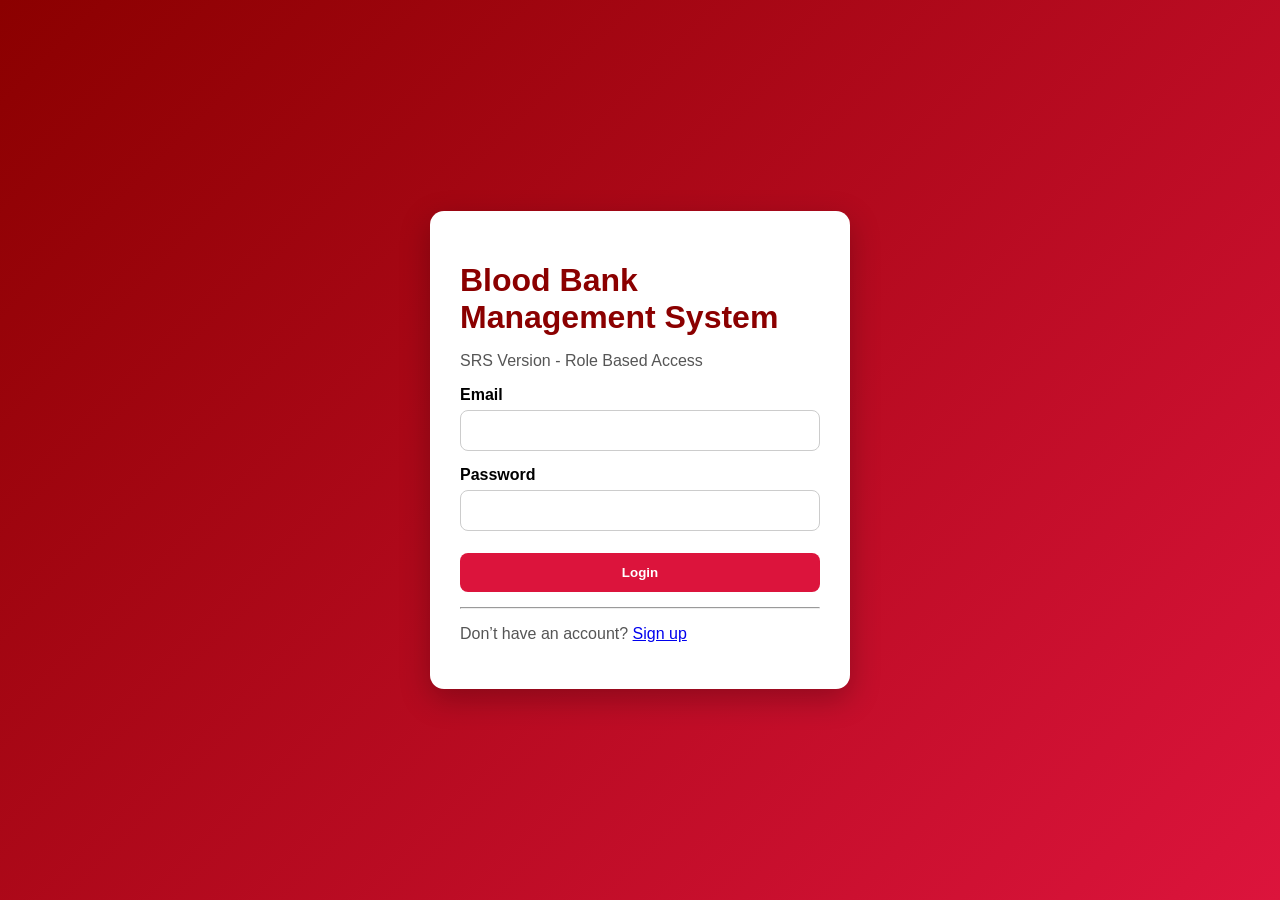
==== frontend/index.html @ 948c458d "BBMS complete system (Admin, Staff, Donor, Recipient + Signup)" ====
<!DOCTYPE html>
<html lang="en">
<head>
    <meta charset="UTF-8">
    <title>BBMS Login</title>
    <link rel="stylesheet" href="styles.css">
</head>
<body>

<div class="login-container">
    <div class="login-card">
        <h1>Blood Bank Management System</h1>
        <p>SRS Version - Role Based Access</p>

        <form id="loginForm">
            <label>Email</label>
            <input type="email" id="email" required>

            <label>Password</label>
            <input type="password" id="password" required>

            <button type="submit">Login</button>

        </form>

        <div id="message"></div>
        <hr>

<p>
    Don’t have an account?
    <a href="signup.html">Sign up</a>
</p>


    </div>
</div>

<script src="app.js"></script>
</body>
</html>
---- frontend/styles.css ----
* {
    box-sizing: border-box;
    font-family: Arial, sans-serif;
}

body {
    margin: 0;
    background: linear-gradient(135deg, #8b0000, #dc143c);
    min-height: 100vh;
}

.login-container {
    min-height: 100vh;
    display: flex;
    justify-content: center;
    align-items: center;
}

.login-card {
    width: 420px;
    background: white;
    padding: 30px;
    border-radius: 14px;
    box-shadow: 0 10px 30px rgba(0,0,0,0.25);
}

h1 {
    color: #8b0000;
    margin-bottom: 8px;
}

p {
    color: #555;
}

label {
    display: block;
    margin-top: 15px;
    font-weight: bold;
}

input {
    width: 100%;
    padding: 12px;
    margin-top: 6px;
    border: 1px solid #ccc;
    border-radius: 8px;
}

button {
    width: 100%;
    margin-top: 22px;
    padding: 12px;
    background: #dc143c;
    color: white;
    border: none;
    border-radius: 8px;
    cursor: pointer;
    font-weight: bold;
}

button:hover {
    background: #8b0000;
}

#message {
    margin-top: 15px;
    font-weight: bold;
}

.success {
    color: green;
}

.error {
    color: red;
}

.test-users {
    margin-top: 25px;
    padding: 15px;
    background: #fff5f5;
    border-radius: 8px;
    font-size: 14px;
}
.topbar {
    background: white;
    padding: 18px 30px;
    display: flex;
    justify-content: space-between;
    align-items: center;
}

.topbar h1 {
    margin: 0;
    color: #8b0000;
}

.topbar button {
    width: auto;
    padding: 10px 20px;
}

.dashboard {
    padding: 30px;
}

.card {
    background: white;
    padding: 22px;
    border-radius: 12px;
    margin-bottom: 25px;
    box-shadow: 0 5px 16px rgba(0,0,0,0.15);
}

.card h2 {
    color: #8b0000;
}

table {
    width: 100%;
    border-collapse: collapse;
    margin-top: 15px;
}

th {
    background: #8b0000;
    color: white;
}

th, td {
    padding: 10px;
    border-bottom: 1px solid #ddd;
    text-align: left;
}

.form-row {
    display: grid;
    grid-template-columns: 1fr 1fr 1fr auto;
    gap: 10px;
    margin-bottom: 20px;
}

.form-row button {
    margin-top: 6px;
}
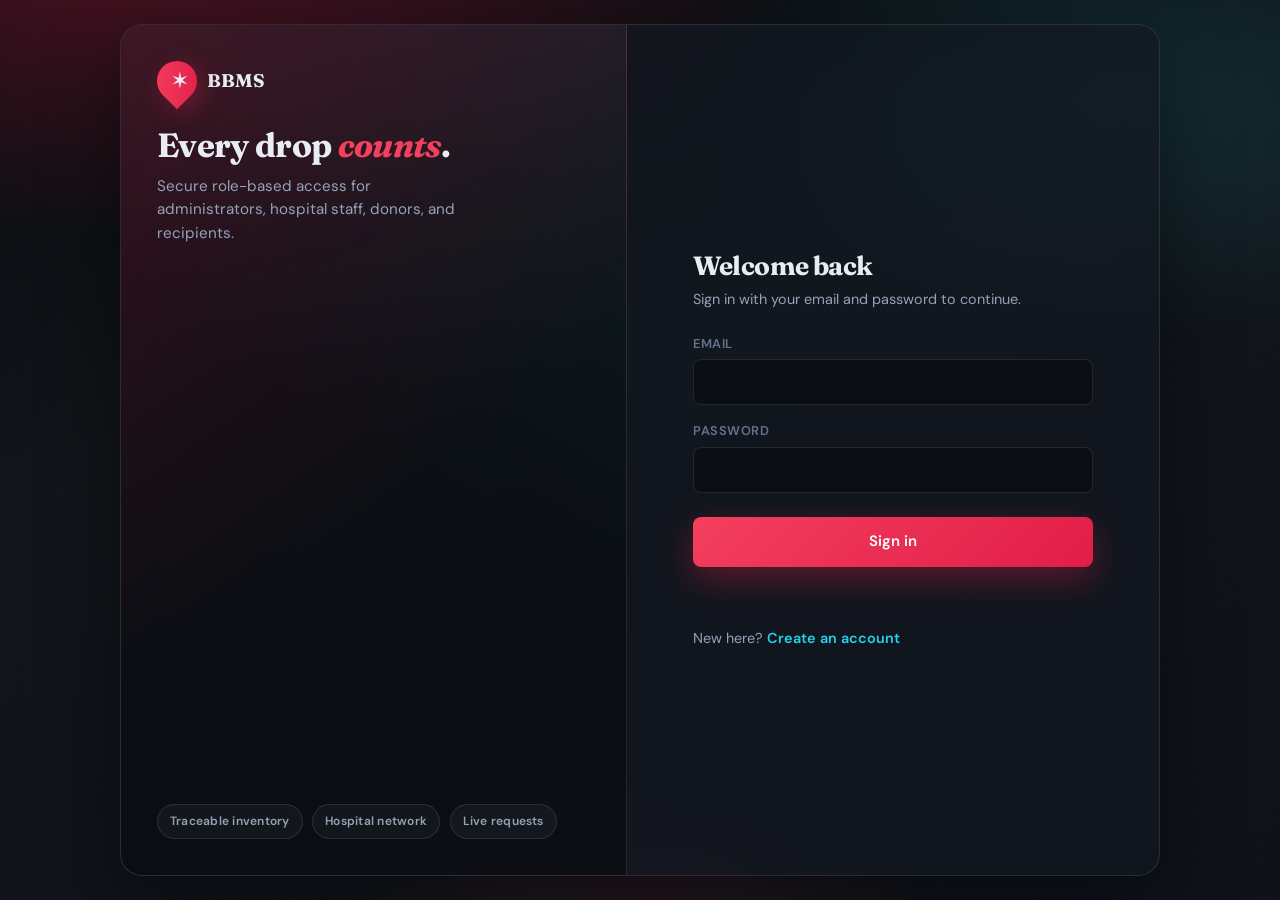
==== commit 94b960b4: "frontend" ====
--- a/frontend/index.html
+++ b/frontend/index.html
@@ -2,39 +2,54 @@
 <html lang="en">
 <head>
     <meta charset="UTF-8">
-    <title>BBMS Login</title>
+    <meta name="viewport" content="width=device-width, initial-scale=1">
+    <meta name="theme-color" content="#0a0e12">
+    <title>Sign in — BBMS</title>
     <link rel="stylesheet" href="styles.css">
 </head>
-<body>
+<body class="page-auth">
 
-<div class="login-container">
-    <div class="login-card">
-        <h1>Blood Bank Management System</h1>
-        <p>SRS Version - Role Based Access</p>
+<div class="auth-shell">
+    <aside class="auth-brand">
+        <div>
+            <div class="brand-mark">
+                <span class="drop" aria-hidden="true"><span>✶</span></span>
+                <span>BBMS</span>
+            </div>
+            <h2 class="brand-tagline">Every drop <em>counts</em>.</h2>
+            <p class="brand-desc">Secure role-based access for administrators, hospital staff, donors, and recipients.</p>
+        </div>
+        <div class="auth-stats">
+            <span class="stat-pill">Traceable inventory</span>
+            <span class="stat-pill">Hospital network</span>
+            <span class="stat-pill">Live requests</span>
+        </div>
+    </aside>
 
-        <form id="loginForm">
-            <label>Email</label>
-            <input type="email" id="email" required>
+    <div class="auth-panel">
+        <div class="auth-card-inner">
+            <h1>Welcome back</h1>
+            <p class="auth-sub">Sign in with your email and password to continue.</p>
 
-            <label>Password</label>
-            <input type="password" id="password" required>
+            <form id="loginForm">
+                <label for="email">Email</label>
+                <input type="email" id="email" name="email" autocomplete="username" required>
 
-            <button type="submit">Login</button>
+                <label for="password">Password</label>
+                <input type="password" id="password" name="password" autocomplete="current-password" required>
 
-        </form>
+                <button type="submit" class="btn btn-primary">Sign in</button>
+            </form>
 
-        <div id="message"></div>
-        <hr>
+            <div id="message" role="status" aria-live="polite"></div>
 
-<p>
-    Don’t have an account?
-    <a href="signup.html">Sign up</a>
-</p>
-
-
+            <p class="auth-footer">
+                New here? <a href="signup.html">Create an account</a>
+            </p>
+        </div>
     </div>
 </div>
 
 <script src="app.js"></script>
 </body>
-</html>+</html>
--- a/frontend/styles.css
+++ b/frontend/styles.css
@@ -1,146 +1,777 @@
-* {
+/* BBMS — unified design system */
+
+@import url("https://fonts.googleapis.com/css2?family=DM+Sans:ital,opsz,wght@0,9..40,400;0,9..40,500;0,9..40,600;0,9..40,700;1,9..40,400&family=Fraunces:ital,opsz,wght@0,9..144,600;0,9..144,700;1,9..144,500&display=swap");
+
+:root {
+    --font-sans: "DM Sans", system-ui, sans-serif;
+    --font-display: "Fraunces", Georgia, serif;
+
+    --bg-deep: #0a0e12;
+    --bg-elevated: rgba(18, 24, 32, 0.72);
+    --surface: rgba(255, 255, 255, 0.04);
+    --surface-hover: rgba(255, 255, 255, 0.07);
+    --border: rgba(255, 255, 255, 0.1);
+    --border-strong: rgba(255, 255, 255, 0.16);
+
+    --text: #e8edf4;
+    --text-muted: #94a3b8;
+    --text-faint: #64748b;
+
+    --accent: #e11d48;
+    --accent-soft: rgba(225, 29, 72, 0.18);
+    --accent-glow: rgba(225, 29, 72, 0.35);
+    --accent-2: #f43f5e;
+    --trust: #22d3ee;
+    --success: #34d399;
+    --warning: #fbbf24;
+    --danger: #fb7185;
+
+    --radius-sm: 8px;
+    --radius-md: 14px;
+    --radius-lg: 22px;
+    --shadow-lg: 0 24px 80px rgba(0, 0, 0, 0.45);
+    --shadow-card: 0 8px 32px rgba(0, 0, 0, 0.28);
+
+    --header-h: 72px;
+    --max-content: 1280px;
+    --space-xs: 0.35rem;
+    --space-sm: 0.6rem;
+    --space-md: 1rem;
+    --space-lg: 1.5rem;
+    --space-xl: 2.25rem;
+
+    --role-tint: var(--accent);
+}
+
+*,
+*::before,
+*::after {
     box-sizing: border-box;
-    font-family: Arial, sans-serif;
+}
+
+html {
+    scroll-behavior: smooth;
 }
 
 body {
     margin: 0;
-    background: linear-gradient(135deg, #8b0000, #dc143c);
     min-height: 100vh;
-}
-
-.login-container {
-    min-height: 100vh;
-    display: flex;
-    justify-content: center;
-    align-items: center;
-}
-
-.login-card {
-    width: 420px;
-    background: white;
-    padding: 30px;
-    border-radius: 14px;
-    box-shadow: 0 10px 30px rgba(0,0,0,0.25);
-}
-
-h1 {
-    color: #8b0000;
-    margin-bottom: 8px;
+    font-family: var(--font-sans);
+    font-size: 15px;
+    line-height: 1.55;
+    color: var(--text);
+    background: var(--bg-deep);
+    -webkit-font-smoothing: antialiased;
+}
+
+/* Atmospheric background */
+body::before {
+    content: "";
+    position: fixed;
+    inset: 0;
+    z-index: -2;
+    background:
+        radial-gradient(1200px 600px at 12% -10%, rgba(225, 29, 72, 0.35), transparent 55%),
+        radial-gradient(900px 500px at 88% 10%, rgba(34, 211, 238, 0.12), transparent 50%),
+        radial-gradient(700px 480px at 50% 110%, rgba(244, 63, 94, 0.15), transparent 45%),
+        linear-gradient(165deg, #06080c 0%, #0f1419 40%, #0c1018 100%);
+}
+
+body::after {
+    content: "";
+    position: fixed;
+    inset: 0;
+    z-index: -1;
+    opacity: 0.4;
+    background-image: url("data:image/svg+xml,%3Csvg xmlns='http://www.w3.org/2000/svg' width='160' height='160' viewBox='0 0 160 160'%3E%3Cfilter id='n'%3E%3CfeTurbulence type='fractalNoise' baseFrequency='0.9' numOctaves='3' stitchTiles='stitch'/%3E%3C/filter%3E%3Crect width='100%25' height='100%25' filter='url(%23n)' opacity='0.06'/%3E%3C/svg%3E");
+    pointer-events: none;
+}
+
+a {
+    color: var(--trust);
+    text-decoration: none;
+    font-weight: 600;
+    transition: color 0.15s ease, opacity 0.15s ease;
+}
+
+a:hover {
+    color: #67e8f9;
+    text-decoration: underline;
+    text-underline-offset: 3px;
+}
+
+h1,
+h2,
+h3 {
+    font-family: var(--font-display);
+    font-weight: 700;
+    letter-spacing: -0.02em;
+    line-height: 1.2;
 }
 
 p {
-    color: #555;
+    color: var(--text-muted);
+    margin: 0 0 var(--space-md);
+}
+
+p:last-child {
+    margin-bottom: 0;
 }
 
 label {
     display: block;
-    margin-top: 15px;
-    font-weight: bold;
-}
-
-input {
+    margin-top: var(--space-md);
+    margin-bottom: var(--space-xs);
+    font-size: 0.8rem;
+    font-weight: 600;
+    letter-spacing: 0.04em;
+    text-transform: uppercase;
+    color: var(--text-faint);
+}
+
+label:first-of-type {
+    margin-top: 0;
+}
+
+input,
+select,
+textarea {
     width: 100%;
-    padding: 12px;
-    margin-top: 6px;
-    border: 1px solid #ccc;
-    border-radius: 8px;
-}
-
-button {
+    padding: 0.65rem 0.85rem;
+    font: inherit;
+    color: var(--text);
+    background: rgba(0, 0, 0, 0.35);
+    border: 1px solid var(--border);
+    border-radius: var(--radius-sm);
+    outline: none;
+    transition: border-color 0.15s ease, box-shadow 0.15s ease, background 0.15s ease;
+}
+
+input::placeholder,
+textarea::placeholder {
+    color: var(--text-faint);
+}
+
+input:hover,
+select:hover,
+textarea:hover {
+    border-color: var(--border-strong);
+}
+
+input:focus,
+select:focus,
+textarea:focus {
+    border-color: var(--accent);
+    box-shadow: 0 0 0 3px var(--accent-soft);
+    background: rgba(0, 0, 0, 0.45);
+}
+
+select {
+    cursor: pointer;
+    appearance: none;
+    background-image: url("data:image/svg+xml,%3Csvg xmlns='http://www.w3.org/2000/svg' width='16' height='16' fill='%2394a3b8' viewBox='0 0 16 16'%3E%3Cpath d='M4 6l4 4 4-4' stroke='%2394a3b8' stroke-width='1.5' fill='none' stroke-linecap='round'/%3E%3C/svg%3E");
+    background-repeat: no-repeat;
+    background-position: right 0.65rem center;
+    padding-right: 2rem;
+}
+
+option {
+    background: #141a22;
+    color: var(--text);
+}
+
+hr {
+    border: none;
+    height: 1px;
+    margin: var(--space-lg) 0;
+    background: linear-gradient(90deg, transparent, var(--border), transparent);
+}
+
+/* ---------- Auth (login / signup) ---------- */
+
+.page-auth {
+    min-height: 100vh;
+    display: flex;
+    align-items: stretch;
+    justify-content: center;
+    padding: var(--space-lg);
+}
+
+.auth-shell {
+    width: min(1040px, 100%);
+    display: grid;
+    grid-template-columns: 1fr 1.05fr;
+    gap: 0;
+    border-radius: var(--radius-lg);
+    overflow: hidden;
+    box-shadow: var(--shadow-lg);
+    border: 1px solid var(--border);
+    background: var(--bg-elevated);
+    backdrop-filter: blur(20px);
+}
+
+.auth-brand {
+    position: relative;
+    padding: var(--space-xl);
+    display: flex;
+    flex-direction: column;
+    justify-content: space-between;
+    background:
+        linear-gradient(145deg, rgba(225, 29, 72, 0.22) 0%, transparent 55%),
+        linear-gradient(210deg, rgba(34, 211, 238, 0.08) 0%, transparent 50%),
+        rgba(0, 0, 0, 0.35);
+    border-right: 1px solid var(--border);
+}
+
+.auth-brand::before {
+    content: "";
+    position: absolute;
+    top: -40%;
+    right: -30%;
+    width: 280px;
+    height: 280px;
+    border-radius: 50%;
+    background: radial-gradient(circle, var(--accent-glow), transparent 70%);
+    pointer-events: none;
+}
+
+.brand-mark {
+    display: inline-flex;
+    align-items: center;
+    gap: var(--space-sm);
+    font-family: var(--font-display);
+    font-weight: 700;
+    font-size: 1.15rem;
+    color: var(--text);
+}
+
+.brand-mark .drop {
+    width: 40px;
+    height: 40px;
+    border-radius: 50% 50% 50% 0;
+    transform: rotate(-45deg);
+    background: linear-gradient(135deg, var(--accent-2), var(--accent));
+    box-shadow: 0 8px 24px var(--accent-glow);
+}
+
+.brand-mark .drop span {
+    display: block;
     width: 100%;
-    margin-top: 22px;
-    padding: 12px;
-    background: #dc143c;
-    color: white;
+    height: 100%;
+    transform: rotate(45deg) translate(2px, 2px);
+    font-size: 1.1rem;
+    line-height: 36px;
+    text-align: center;
+}
+
+.brand-tagline {
+    font-size: clamp(1.5rem, 3.5vw, 2.1rem);
+    margin: var(--space-lg) 0 var(--space-sm);
+    color: var(--text);
+}
+
+.brand-tagline em {
+    font-style: italic;
+    color: var(--accent-2);
+}
+
+.brand-desc {
+    font-size: 0.95rem;
+    max-width: 32ch;
+}
+
+.auth-stats {
+    display: flex;
+    flex-wrap: wrap;
+    gap: var(--space-sm);
+    margin-top: var(--space-xl);
+}
+
+.stat-pill {
+    padding: 0.45rem 0.75rem;
+    border-radius: 999px;
+    font-size: 0.75rem;
+    font-weight: 600;
+    letter-spacing: 0.02em;
+    background: var(--surface);
+    border: 1px solid var(--border);
+    color: var(--text-muted);
+}
+
+.auth-panel {
+    padding: var(--space-xl);
+    display: flex;
+    flex-direction: column;
+    justify-content: center;
+}
+
+.auth-card-inner {
+    max-width: 400px;
+    margin: 0 auto;
+    width: 100%;
+}
+
+.auth-card-inner h1 {
+    font-size: clamp(1.35rem, 2.5vw, 1.65rem);
+    margin: 0 0 var(--space-xs);
+    color: var(--text);
+}
+
+.auth-sub {
+    font-size: 0.9rem;
+    margin-bottom: var(--space-lg);
+    color: var(--text-muted);
+}
+
+.auth-footer {
+    margin-top: var(--space-lg);
+    font-size: 0.9rem;
+    color: var(--text-muted);
+}
+
+.btn {
+    display: inline-flex;
+    align-items: center;
+    justify-content: center;
+    gap: var(--space-xs);
+    padding: 0.7rem 1.15rem;
+    font: inherit;
+    font-weight: 600;
+    border-radius: var(--radius-sm);
+    border: 1px solid transparent;
+    cursor: pointer;
+    transition: transform 0.12s ease, box-shadow 0.15s ease, background 0.15s ease, border-color 0.15s ease;
+}
+
+.btn:focus-visible {
+    outline: 2px solid var(--trust);
+    outline-offset: 2px;
+}
+
+.btn-primary {
+    width: 100%;
+    margin-top: var(--space-lg);
+    padding: 0.85rem 1.25rem;
+    color: #fff;
+    background: linear-gradient(135deg, var(--accent-2), var(--accent));
     border: none;
-    border-radius: 8px;
-    cursor: pointer;
-    font-weight: bold;
-}
-
-button:hover {
-    background: #8b0000;
+    box-shadow: 0 12px 32px var(--accent-glow);
+}
+
+.btn-primary:hover {
+    filter: brightness(1.06);
+    box-shadow: 0 14px 40px var(--accent-glow);
+}
+
+.btn-ghost {
+    background: transparent;
+    color: var(--text-muted);
+    border-color: var(--border);
+}
+
+.btn-ghost:hover {
+    color: var(--text);
+    background: var(--surface);
+    border-color: var(--border-strong);
+}
+
+.btn-sm {
+    padding: 0.4rem 0.7rem;
+    font-size: 0.8rem;
+}
+
+.btn-secondary {
+    background: var(--surface);
+    color: var(--text);
+    border-color: var(--border);
+}
+
+.btn-secondary:hover {
+    background: var(--surface-hover);
+    border-color: var(--border-strong);
+}
+
+.btn-danger {
+    background: rgba(251, 113, 133, 0.12);
+    color: var(--danger);
+    border-color: rgba(251, 113, 133, 0.35);
+}
+
+.btn-danger:hover {
+    background: rgba(251, 113, 133, 0.2);
 }
 
 #message {
-    margin-top: 15px;
-    font-weight: bold;
+    margin-top: var(--space-md);
+    min-height: 1.25rem;
+    font-size: 0.9rem;
+    font-weight: 600;
+}
+
+#message:not(:empty) {
+    padding: var(--space-sm) var(--space-md);
+    border-radius: var(--radius-sm);
+    background: rgba(0, 0, 0, 0.35);
+    border: 1px solid var(--border);
 }
 
 .success {
-    color: green;
+    color: var(--success) !important;
+    border-color: rgba(52, 211, 153, 0.35) !important;
 }
 
 .error {
-    color: red;
-}
-
-.test-users {
-    margin-top: 25px;
-    padding: 15px;
-    background: #fff5f5;
-    border-radius: 8px;
-    font-size: 14px;
-}
+    color: var(--danger) !important;
+    border-color: rgba(251, 113, 133, 0.35) !important;
+}
+
+/* Signup: stack fields */
+.signup-stack input,
+.signup-stack select {
+    margin-top: var(--space-sm);
+}
+
+.signup-stack input:first-of-type,
+.signup-stack select:first-of-type {
+    margin-top: 0;
+}
+
+.signup-stack select {
+    margin-top: var(--space-sm);
+}
+
+.field-hint {
+    font-size: 0.75rem;
+    color: var(--text-faint);
+    margin-top: var(--space-xs);
+}
+
+/* ---------- App shell (dashboards) ---------- */
+
+body.page-app {
+    padding-top: var(--header-h);
+}
+
 .topbar {
-    background: white;
-    padding: 18px 30px;
-    display: flex;
+    position: fixed;
+    top: 0;
+    left: 0;
+    right: 0;
+    z-index: 100;
+    height: var(--header-h);
+    padding: 0 var(--space-lg);
+    background: rgba(10, 14, 18, 0.85);
+    backdrop-filter: blur(16px);
+    border-bottom: 1px solid var(--border);
+    box-sizing: border-box;
+}
+
+.app-header-inner {
+    height: 100%;
+    width: 100%;
+    max-width: var(--max-content);
+    margin: 0 auto;
+    display: flex;
+    align-items: center;
     justify-content: space-between;
+    gap: var(--space-md);
+}
+
+.header-logo {
+    flex-shrink: 0;
+    width: 36px;
+    height: 36px;
+    border-radius: 50% 50% 50% 0;
+    transform: rotate(-45deg);
+    background: linear-gradient(135deg, var(--accent-2), var(--accent));
+    box-shadow: 0 4px 18px var(--accent-glow);
+}
+
+.app-title-block {
+    display: flex;
     align-items: center;
-}
-
-.topbar h1 {
+    gap: var(--space-md);
+    min-width: 0;
+}
+
+.app-title-block h1 {
     margin: 0;
-    color: #8b0000;
-}
-
-.topbar button {
-    width: auto;
-    padding: 10px 20px;
-}
-
-.dashboard {
-    padding: 30px;
+    font-size: clamp(1rem, 2vw, 1.2rem);
+    white-space: nowrap;
+    overflow: hidden;
+    text-overflow: ellipsis;
+}
+
+.role-badge {
+    flex-shrink: 0;
+    font-size: 0.65rem;
+    font-weight: 700;
+    letter-spacing: 0.12em;
+    text-transform: uppercase;
+    padding: 0.35rem 0.55rem;
+    border-radius: 6px;
+    color: var(--role-tint);
+    background: color-mix(in srgb, var(--role-tint) 18%, transparent);
+    border: 1px solid color-mix(in srgb, var(--role-tint) 40%, transparent);
+}
+
+body.role-admin {
+    --role-tint: #a78bfa;
+}
+
+body.role-staff {
+    --role-tint: #22d3ee;
+}
+
+body.role-donor {
+    --role-tint: #fb7185;
+}
+
+body.role-recipient {
+    --role-tint: #38bdf8;
+}
+
+.app-header-actions {
+    display: flex;
+    align-items: center;
+    gap: var(--space-sm);
+}
+
+.app-main {
+    max-width: var(--max-content);
+    margin: 0 auto;
+    padding: var(--space-lg);
+    padding-bottom: var(--space-xl);
+}
+
+.layout-grid {
+    display: grid;
+    gap: var(--space-lg);
+}
+
+@media (min-width: 900px) {
+    .layout-grid.cols-2 {
+        grid-template-columns: repeat(2, 1fr);
+    }
+
+    .layout-grid .span-2 {
+        grid-column: span 2;
+    }
 }
 
 .card {
-    background: white;
-    padding: 22px;
-    border-radius: 12px;
-    margin-bottom: 25px;
-    box-shadow: 0 5px 16px rgba(0,0,0,0.15);
+    background: var(--bg-elevated);
+    backdrop-filter: blur(12px);
+    border: 1px solid var(--border);
+    border-radius: var(--radius-md);
+    padding: var(--space-lg);
+    box-shadow: var(--shadow-card);
+    transition: border-color 0.2s ease;
+}
+
+.card:hover {
+    border-color: var(--border-strong);
 }
 
 .card h2 {
-    color: #8b0000;
-}
-
-table {
+    margin: 0 0 var(--space-md);
+    font-size: 1.05rem;
+    color: var(--text);
+    display: flex;
+    align-items: center;
+    gap: var(--space-sm);
+}
+
+.card h2::before {
+    content: "";
+    width: 4px;
+    height: 1.1em;
+    border-radius: 2px;
+    background: linear-gradient(180deg, var(--role-tint), var(--accent));
+}
+
+.card > p {
+    margin-top: 0;
+}
+
+/* Tables */
+.table-scroll {
+    overflow-x: auto;
+    margin-top: var(--space-md);
+    border-radius: var(--radius-sm);
+    border: 1px solid var(--border);
+}
+
+table.data-table {
     width: 100%;
     border-collapse: collapse;
-    margin-top: 15px;
-}
-
-th {
-    background: #8b0000;
-    color: white;
-}
-
-th, td {
-    padding: 10px;
-    border-bottom: 1px solid #ddd;
+    font-size: 0.88rem;
+}
+
+table.data-table th,
+table.data-table td {
+    padding: 0.65rem 0.75rem;
     text-align: left;
-}
-
+    border-bottom: 1px solid var(--border);
+}
+
+table.data-table th {
+    background: rgba(0, 0, 0, 0.45);
+    color: var(--text-muted);
+    font-size: 0.72rem;
+    font-weight: 700;
+    letter-spacing: 0.06em;
+    text-transform: uppercase;
+    white-space: nowrap;
+}
+
+table.data-table tr:last-child td {
+    border-bottom: none;
+}
+
+table.data-table tbody tr {
+    transition: background 0.12s ease;
+}
+
+table.data-table tbody tr:hover {
+    background: var(--surface);
+}
+
+table.data-table td .btn + .btn {
+    margin-left: var(--space-xs);
+}
+
+/* Key-value profile tables inside JS */
+table.summary-table {
+    width: 100%;
+    border-collapse: collapse;
+    font-size: 0.9rem;
+}
+
+table.summary-table th {
+    width: 38%;
+    text-align: left;
+    padding: 0.55rem 0.75rem 0.55rem 0;
+    color: var(--text-faint);
+    font-weight: 600;
+    font-size: 0.75rem;
+    text-transform: uppercase;
+    letter-spacing: 0.05em;
+    border-bottom: 1px solid var(--border);
+    vertical-align: top;
+}
+
+table.summary-table td {
+    padding: 0.55rem 0;
+    border-bottom: 1px solid var(--border);
+    color: var(--text);
+}
+
+table.summary-table tr:last-child th,
+table.summary-table tr:last-child td {
+    border-bottom: none;
+}
+
+.status-pill {
+    display: inline-block;
+    padding: 0.2rem 0.5rem;
+    border-radius: 999px;
+    font-size: 0.72rem;
+    font-weight: 700;
+    text-transform: uppercase;
+    letter-spacing: 0.04em;
+    background: var(--surface);
+    border: 1px solid var(--border);
+}
+
+.toolbar {
+    display: flex;
+    flex-wrap: wrap;
+    gap: var(--space-sm);
+    align-items: flex-end;
+    margin-bottom: var(--space-md);
+}
+
+.toolbar input,
+.toolbar select {
+    flex: 1 1 160px;
+    max-width: 280px;
+}
+
+.toolbar .btn {
+    flex: 0 0 auto;
+}
+
+/* Form rows (dashboards) */
 .form-row {
-    display: grid;
-    grid-template-columns: 1fr 1fr 1fr auto;
-    gap: 10px;
-    margin-bottom: 20px;
-}
-
+    display: flex;
+    flex-wrap: wrap;
+    gap: var(--space-sm) var(--space-md);
+    align-items: flex-end;
+    margin-bottom: var(--space-md);
+}
+
+.form-row input,
+.form-row select,
 .form-row button {
-    margin-top: 6px;
-}+    flex: 1 1 160px;
+    min-width: 140px;
+    margin-top: 0;
+}
+
+.form-row button[type="submit"] {
+    flex: 0 1 auto;
+    min-width: 120px;
+}
+
+.form-row .btn-primary {
+    width: auto;
+    margin-top: 0;
+}
+
+.inline-note {
+    font-size: 0.8rem;
+    color: var(--text-faint);
+    margin-top: var(--space-sm);
+}
+
+.muted {
+    color: var(--text-faint);
+    font-style: italic;
+    font-size: 0.88rem;
+}
+
+/* Responsive auth */
+@media (max-width: 860px) {
+    .auth-shell {
+        grid-template-columns: 1fr;
+    }
+
+    .auth-brand {
+        border-right: none;
+        border-bottom: 1px solid var(--border);
+        padding: var(--space-lg);
+    }
+
+    .brand-tagline {
+        margin-top: var(--space-md);
+    }
+
+    .auth-stats {
+        margin-top: var(--space-md);
+    }
+
+    .auth-panel {
+        padding: var(--space-lg);
+    }
+}
+
+@media (max-width: 520px) {
+    .topbar {
+        padding: 0 var(--space-md);
+    }
+
+    .role-badge {
+        display: none;
+    }
+}
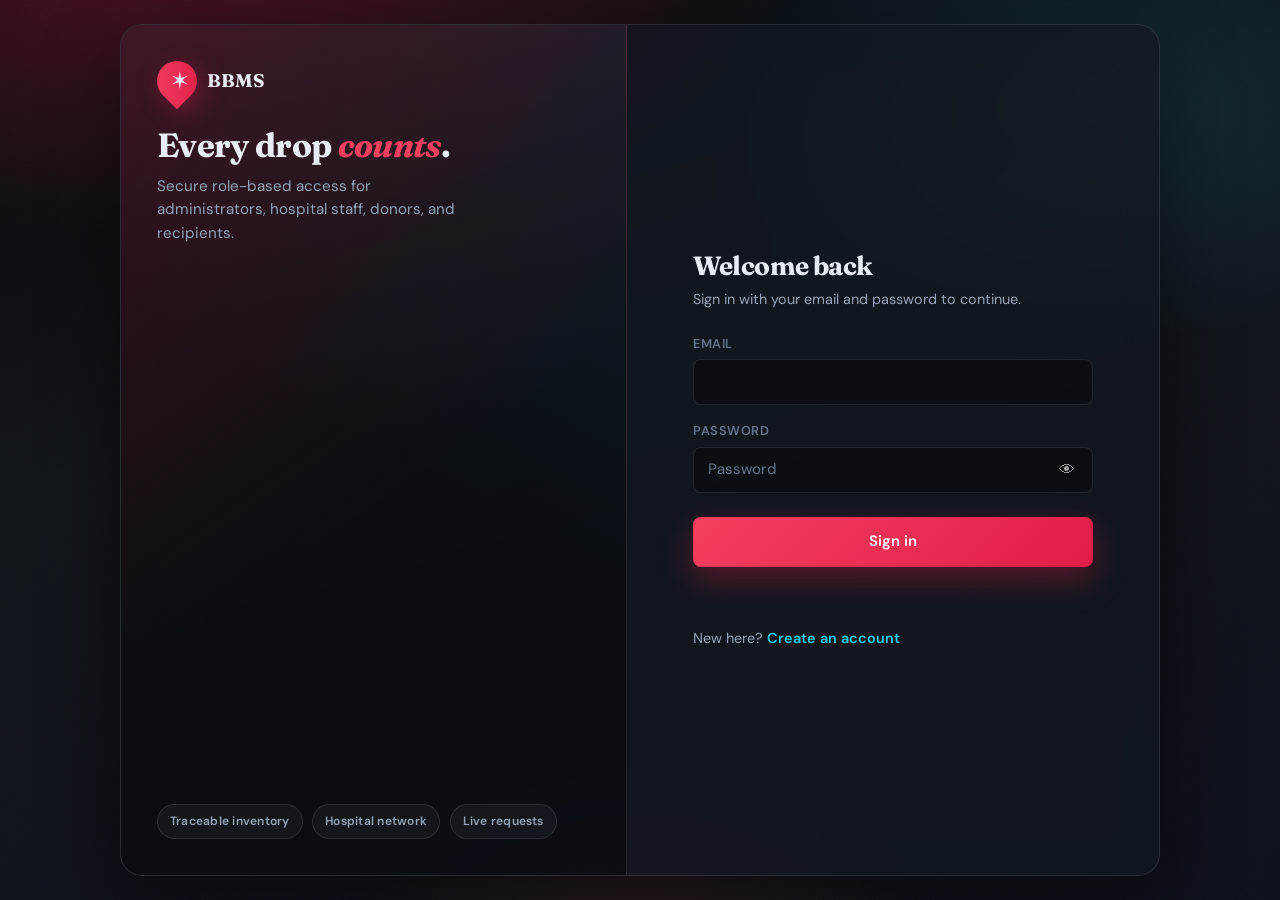
==== commit 7e2fe547: "Add password visibility and signup validation UI" ====
--- a/frontend/index.html
+++ b/frontend/index.html
@@ -36,7 +36,12 @@
                 <input type="email" id="email" name="email" autocomplete="username" required>
 
                 <label for="password">Password</label>
-                <input type="password" id="password" name="password" autocomplete="current-password" required>
+               <div class="password-wrapper">
+    <input type="password" id="password" placeholder="Password" required>
+    <button type="button" id="togglePassword" class="toggle-password">
+        👁
+    </button>
+</div>
 
                 <button type="submit" class="btn btn-primary">Sign in</button>
             </form>
--- a/frontend/styles.css
+++ b/frontend/styles.css
@@ -775,3 +775,31 @@
         display: none;
     }
 }
+/* existing styles above */
+
+
+/* =========================================
+   PASSWORD VISIBILITY
+========================================= */
+
+.password-wrapper {
+    position: relative;
+    width: 100%;
+}
+
+.password-wrapper input {
+    width: 100%;
+    padding-right: 48px;
+}
+
+.toggle-password {
+    position: absolute;
+    right: 12px;
+    top: 50%;
+    transform: translateY(-50%);
+    background: transparent;
+    border: none;
+    cursor: pointer;
+    font-size: 16px;
+    color: #999;
+}
